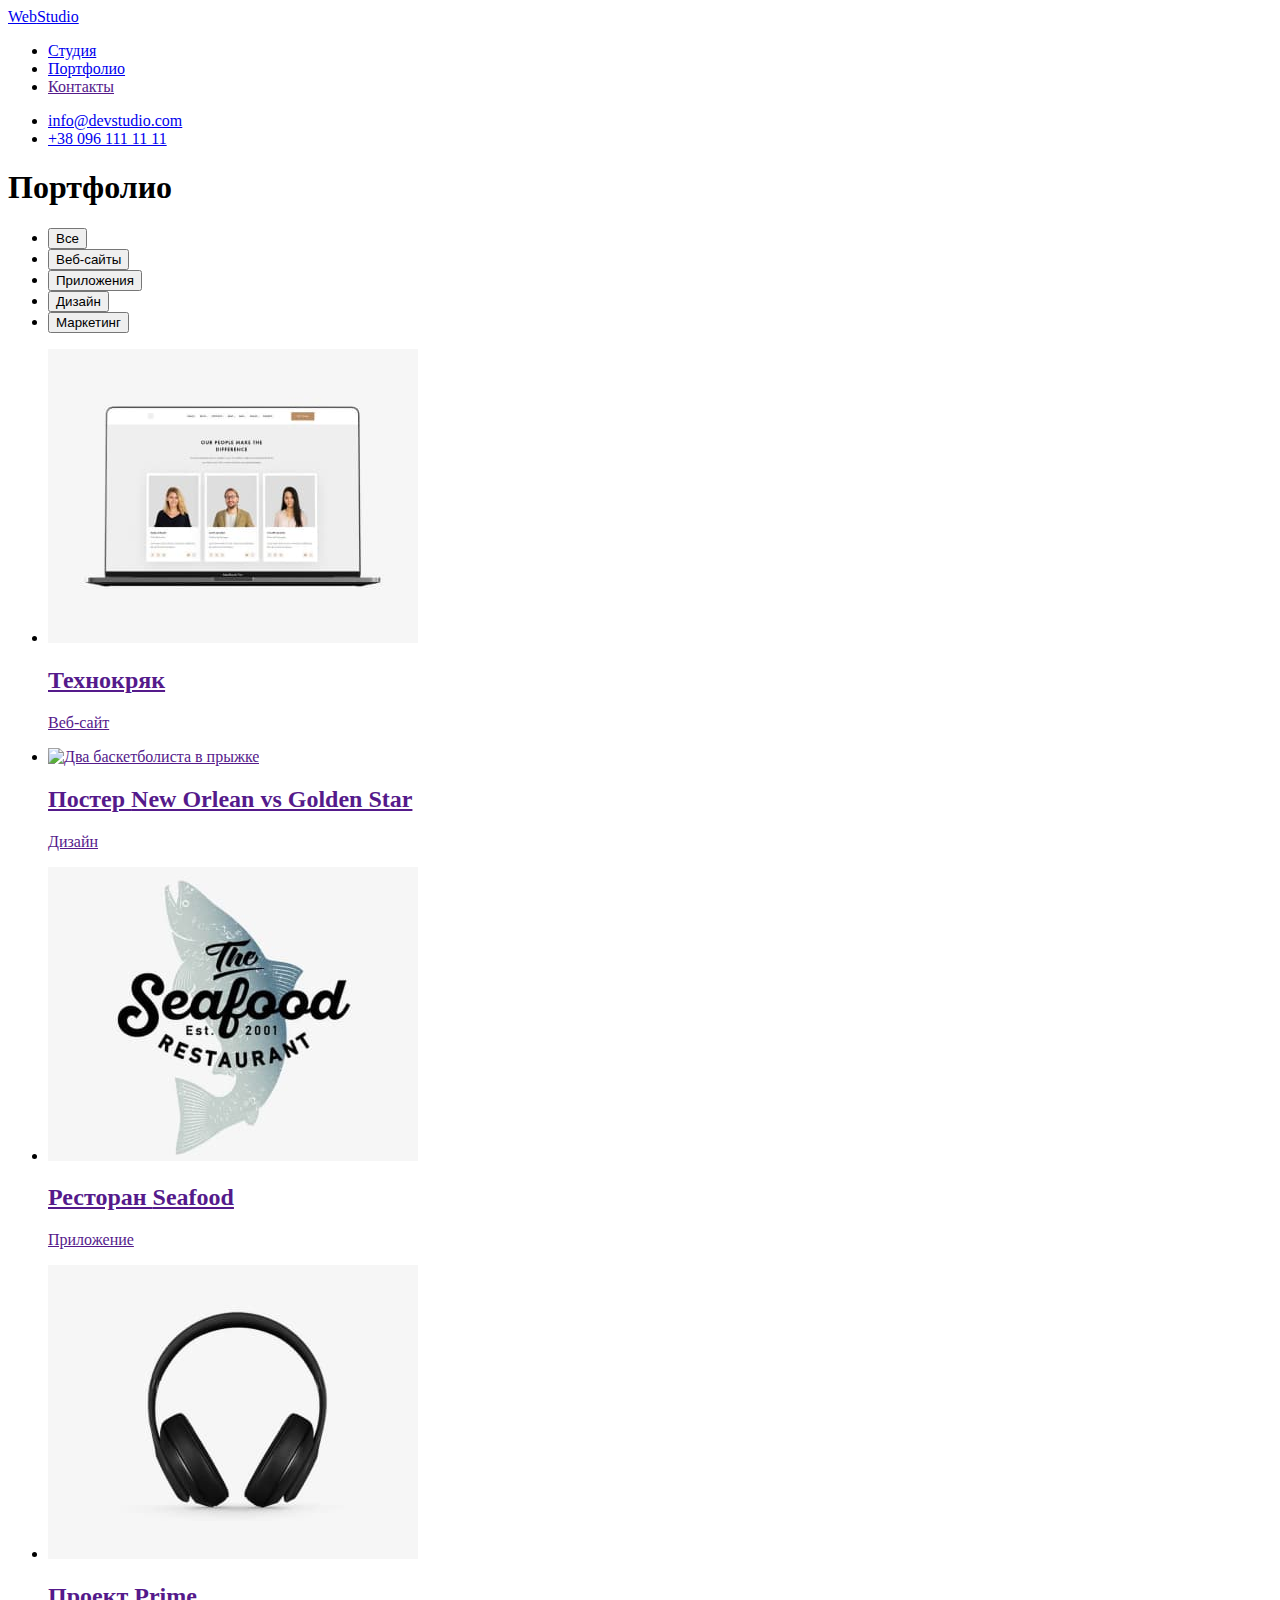
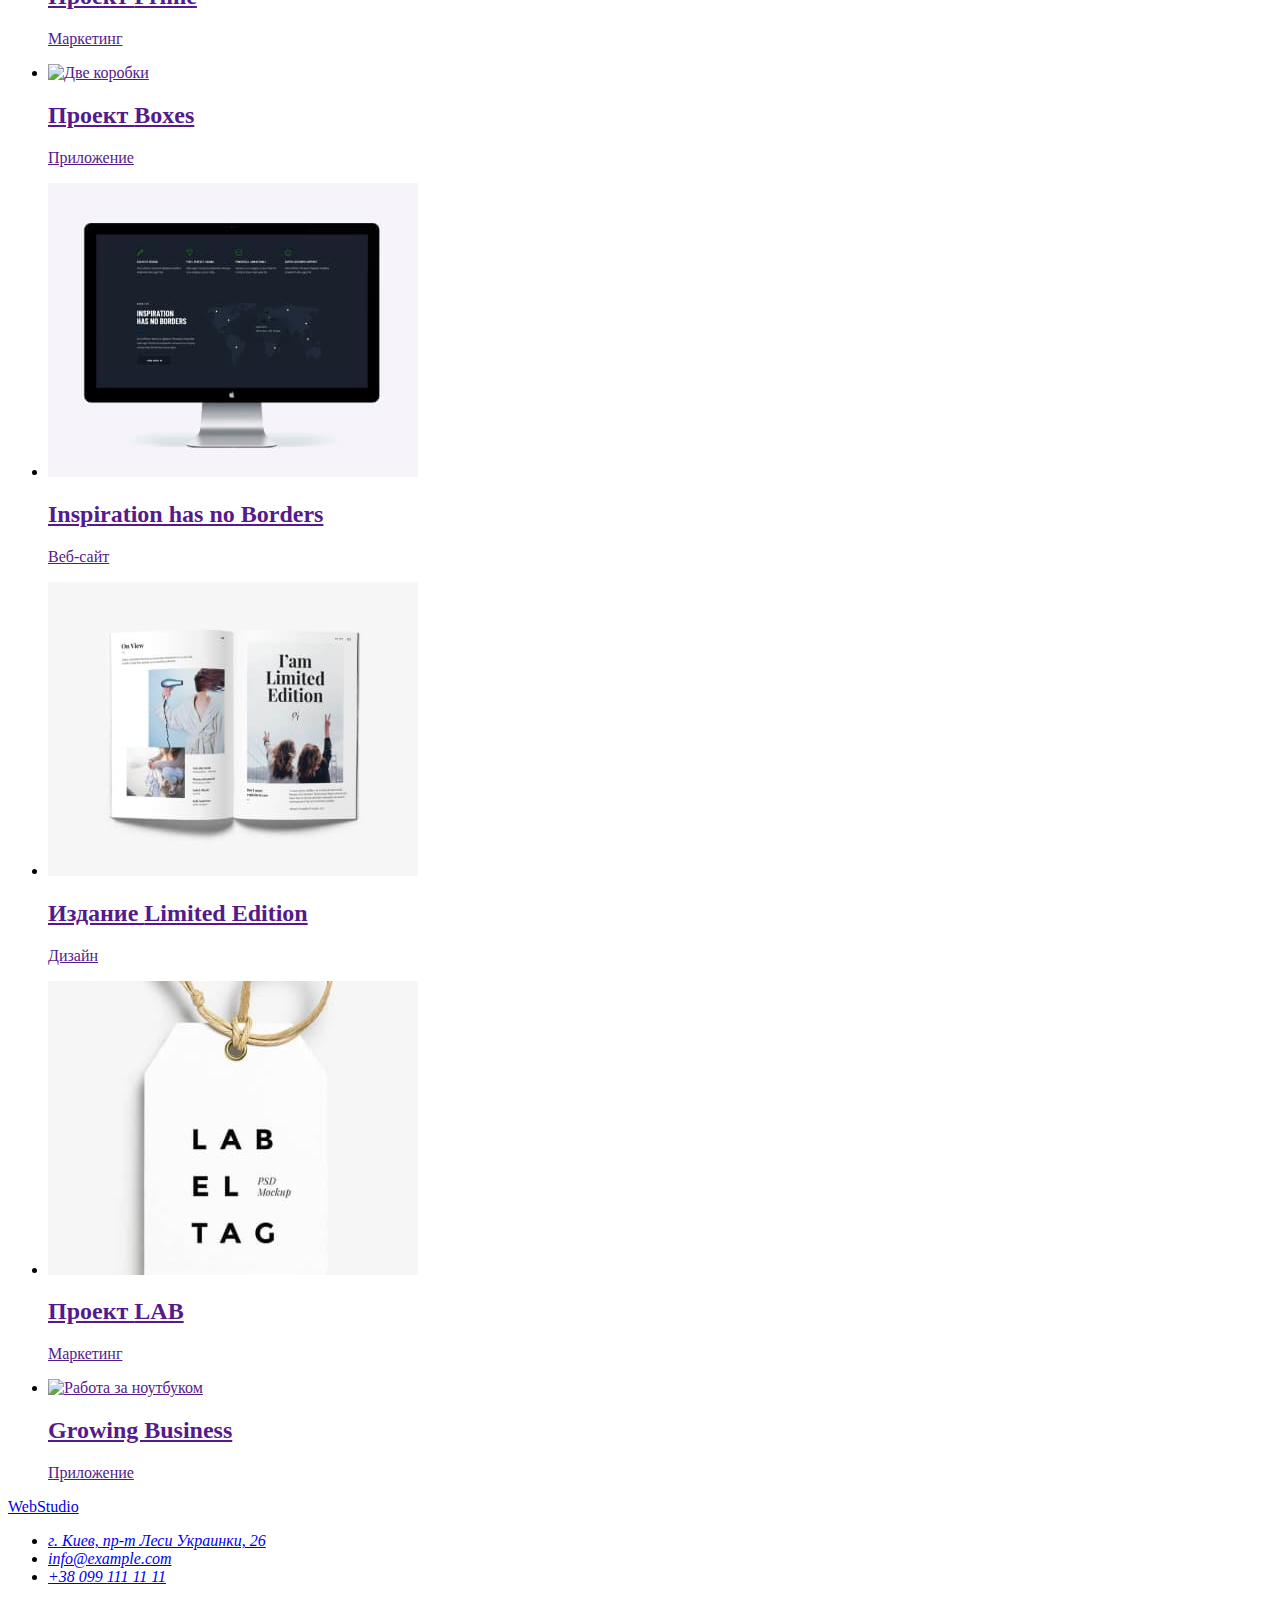
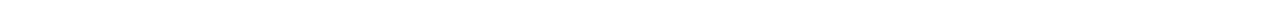
==== portfolio.html @ 90d4b9db "Create portfolio.html" ====
<!DOCTYPE html>
<html lang="ru">
  <head>
    <meta charset="UTF-8" />
    <meta http-equiv="X-UA-Compatible" content="IE=edge" />
    <meta name="viewport" content="width=device-width, initial-scale=1.0" />
    <title>WebStudio</title>
    <link rel="preconnect" href="https://fonts.gstatic.com" />
    <link
      href="https://fonts.googleapis.com/css2?family=Raleway:wght@700&family=Roboto:wght@400;500;700;900&display=swap"
      rel="stylesheet"
    />
    <link rel="stylesheet" href="./css/styles.css" />
  </head>
  <body>
    <!--Header-->
    <header class="header">
      <a class="logo link" href="./"> <span class="logo-part">Web</span>Studio</a>
      <nav class="navigation">
        <ul class="menu list">
          <li class="menu-item">
            <a class="menu-link link" href="./index.html">Студия</a>
          </li>
          <li class="menu-item">
            <a class="menu-link link current" href="./portfolio.html">Портфолио</a>
          </li>
          <li class="menu-item"><a class="menu-link link" href="">Контакты</a></li>
        </ul>
      </nav>
      <ul class="contacts list">
        <li class="contacts-item">
          <a class="contacts-link link" href="mailto:info@devstudio.com">info@devstudio.com</a>
        </li>
        <li class="contacts-item">
          <a class="contacts-link link" href="tel:+380961111111">+38 096 111 11 11</a>
        </li>
      </ul>
    </header>
    <!-- Main -->
    <main>
      <section class="portfolio">
        <h1 class="portfolio-title">Портфолио</h1>
        <ul class="portfolio-list list">
          <li class="portfolio-item">
            <button class="portfolio-button" type="button">Все</button>
          </li>
          <li class="portfolio-item">
            <button class="portfolio-button" type="button">Веб-сайты</button>
          </li>
          <li class="portfolio-item">
            <button class="portfolio-button" type="button">Приложения</button>
          </li>
          <li class="portfolio-item">
            <button class="portfolio-button" type="button">Дизайн</button>
          </li>
          <li class="portfolio-item">
            <button class="portfolio-button" type="button">Маркетинг</button>
          </li>
        </ul>
        <ul class="portfolio-jobs-list list">
          <li class="portfolio-jobs-item">
            <a class="portfolio-jobs-link link" href=""
              ><img
                src="./images/portfolio/technocryk.jpg"
                alt="Страница веб-сайта Технокряк"
                width="370"
                height="294"
              />
              <h2 class="portfolio-jobs-title">Технокряк</h2>
              <p class="portfolio-jobs-text">Веб-сайт</p>
            </a>
          </li>
          <li class="portfolio-jobs-item">
            <a class="portfolio-jobs-link link" href=""
              ><img
                src="./images/portfolio/basketboll.jpg"
                alt="Два баскетболиста в прыжке"
                width="370"
                height="294"
              />
              <h2 class="portfolio-jobs-title">
                Постер <span lang="en">New Orlean vs Golden Star</span>
              </h2>
              <p class="portfolio-jobs-text">Дизайн</p>
            </a>
          </li>
          <li class="portfolio-jobs-item">
            <a class="portfolio-jobs-link link" href=""
              ><img
                src="./images/portfolio/restaurant.jpg"
                alt="Логотип ресторана"
                width="370"
                height="294"
              />
              <h2 class="portfolio-jobs-title">Ресторан <span lang="en">Seafood</span></h2>
              <p class="portfolio-jobs-text">Приложение</p>
            </a>
          </li>
          <li class="portfolio-jobs-item">
            <a class="portfolio-jobs-link link" href=""
              ><img
                src="./images/portfolio/headphones.jpg"
                alt="Наушники"
                width="370"
                height="294"
              />
              <h2 class="portfolio-jobs-title">Проект <span lang="en">Prime</span></h2>
              <p class="portfolio-jobs-text">Маркетинг</p>
            </a>
          </li>
          <li class="portfolio-jobs-item">
            <a class="portfolio-jobs-link link" href=""
              ><img src="./images/portfolio/boxes.jpg" alt="Две коробки" width="370" height="294" />
              <h2 class="portfolio-jobs-title">Проект <span lang="en">Boxes</span></h2>
              <p class="portfolio-jobs-text">Приложение</p>
            </a>
          </li>
          <li class="portfolio-jobs-item">
            <a class="portfolio-jobs-link link" href=""
              ><img src="./images/portfolio/monitor.jpg" alt="Монитор" width="370" height="294" />
              <h2 class="portfolio-jobs-title" lang="en">Inspiration has no Borders</h2>
              <p class="portfolio-jobs-text">Веб-сайт</p>
            </a>
          </li>
          <li class="portfolio-jobs-item">
            <a class="portfolio-jobs-link link" href=""
              ><img
                src="./images/portfolio/edition.jpg"
                alt="Журнал в развороте"
                width="370"
                height="294"
              />
              <h2 class="portfolio-jobs-title">Издание <span lang="en">Limited Edition</span></h2>
              <p class="portfolio-jobs-text">Дизайн</p>
            </a>
          </li>
          <li class="portfolio-jobs-item">
            <a class="portfolio-jobs-link link" href=""
              ><img
                src="./images/portfolio/project.jpg"
                alt="Бирка проекта"
                width="370"
                height="294"
              />
              <h2 class="portfolio-jobs-title">Проект <span lang="en">LAB</span></h2>
              <p class="portfolio-jobs-text">Маркетинг</p>
            </a>
          </li>
          <li class="portfolio-jobs-item">
            <a class="portfolio-jobs-link link" href=""
              ><img
                src="./images/portfolio/attachment.jpg"
                alt="Работа за ноутбуком"
                width="370"
                height="294"
              />
              <h2 class="portfolio-jobs-title" lang="en">Growing Business</h2>
              <p class="portfolio-jobs-text">Приложение</p>
            </a>
          </li>
        </ul>
      </section>
    </main>
    <!--Footer-->
    <footer class="footer">
      <a class="logo-footer link" href="./"><span class="logo-part">Web</span>Studio</a>
      <address class="address">
        <ul class="address-list list">
          <li class="address-item">
            <a
              class="address-link link"
              href="https://goo.gl/maps/QvTUTjKMQHzoDzai6"
              target="_blank"
              rel="noopener noreferrer"
              >г. Киев, пр-т Леси Украинки, 26</a
            >
          </li>
          <li class="address-item">
            <a class="mail-link link" href="mailto:info@example.com">info@example.com</a>
          </li>
          <li class="address-item">
            <a class="mail-link link" href="tel:+380991111111">+38 099 111 11 11</a>
          </li>
        </ul>
      </address>
    </footer>
  </body>
</html>
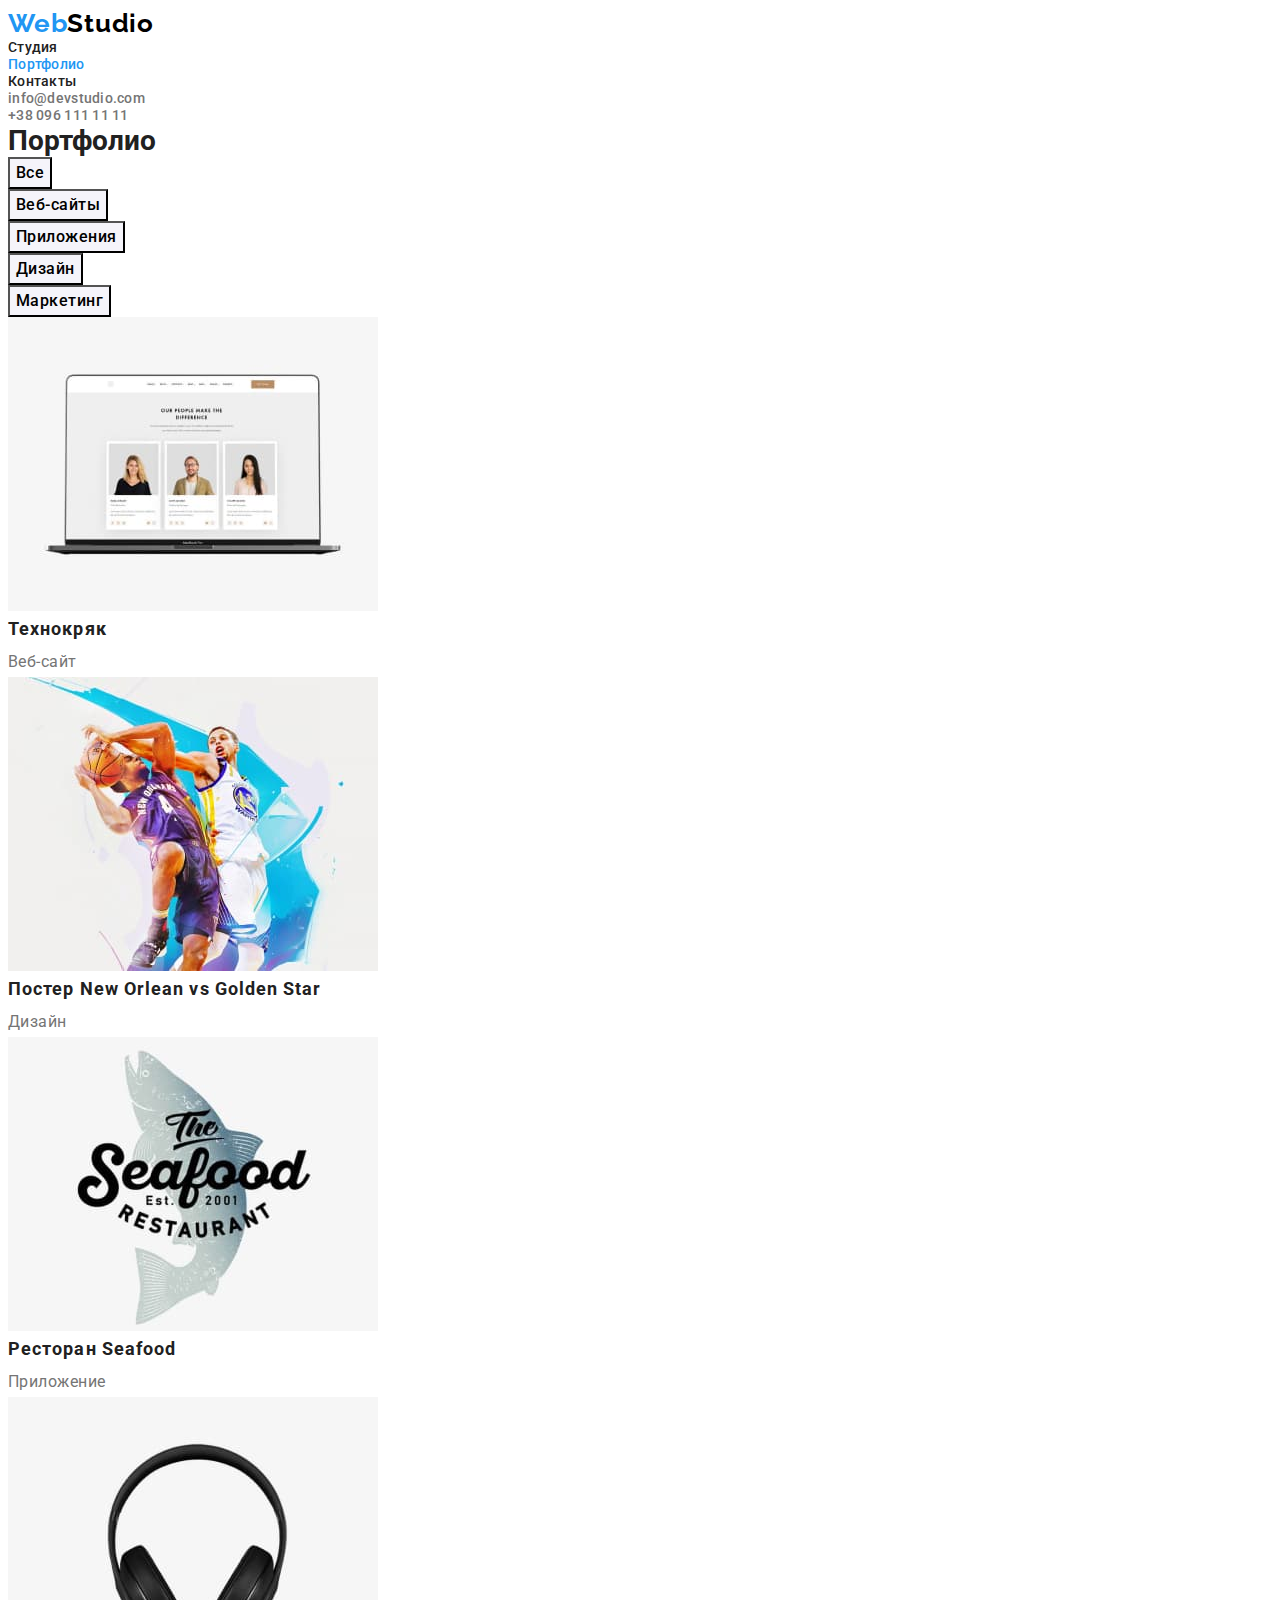
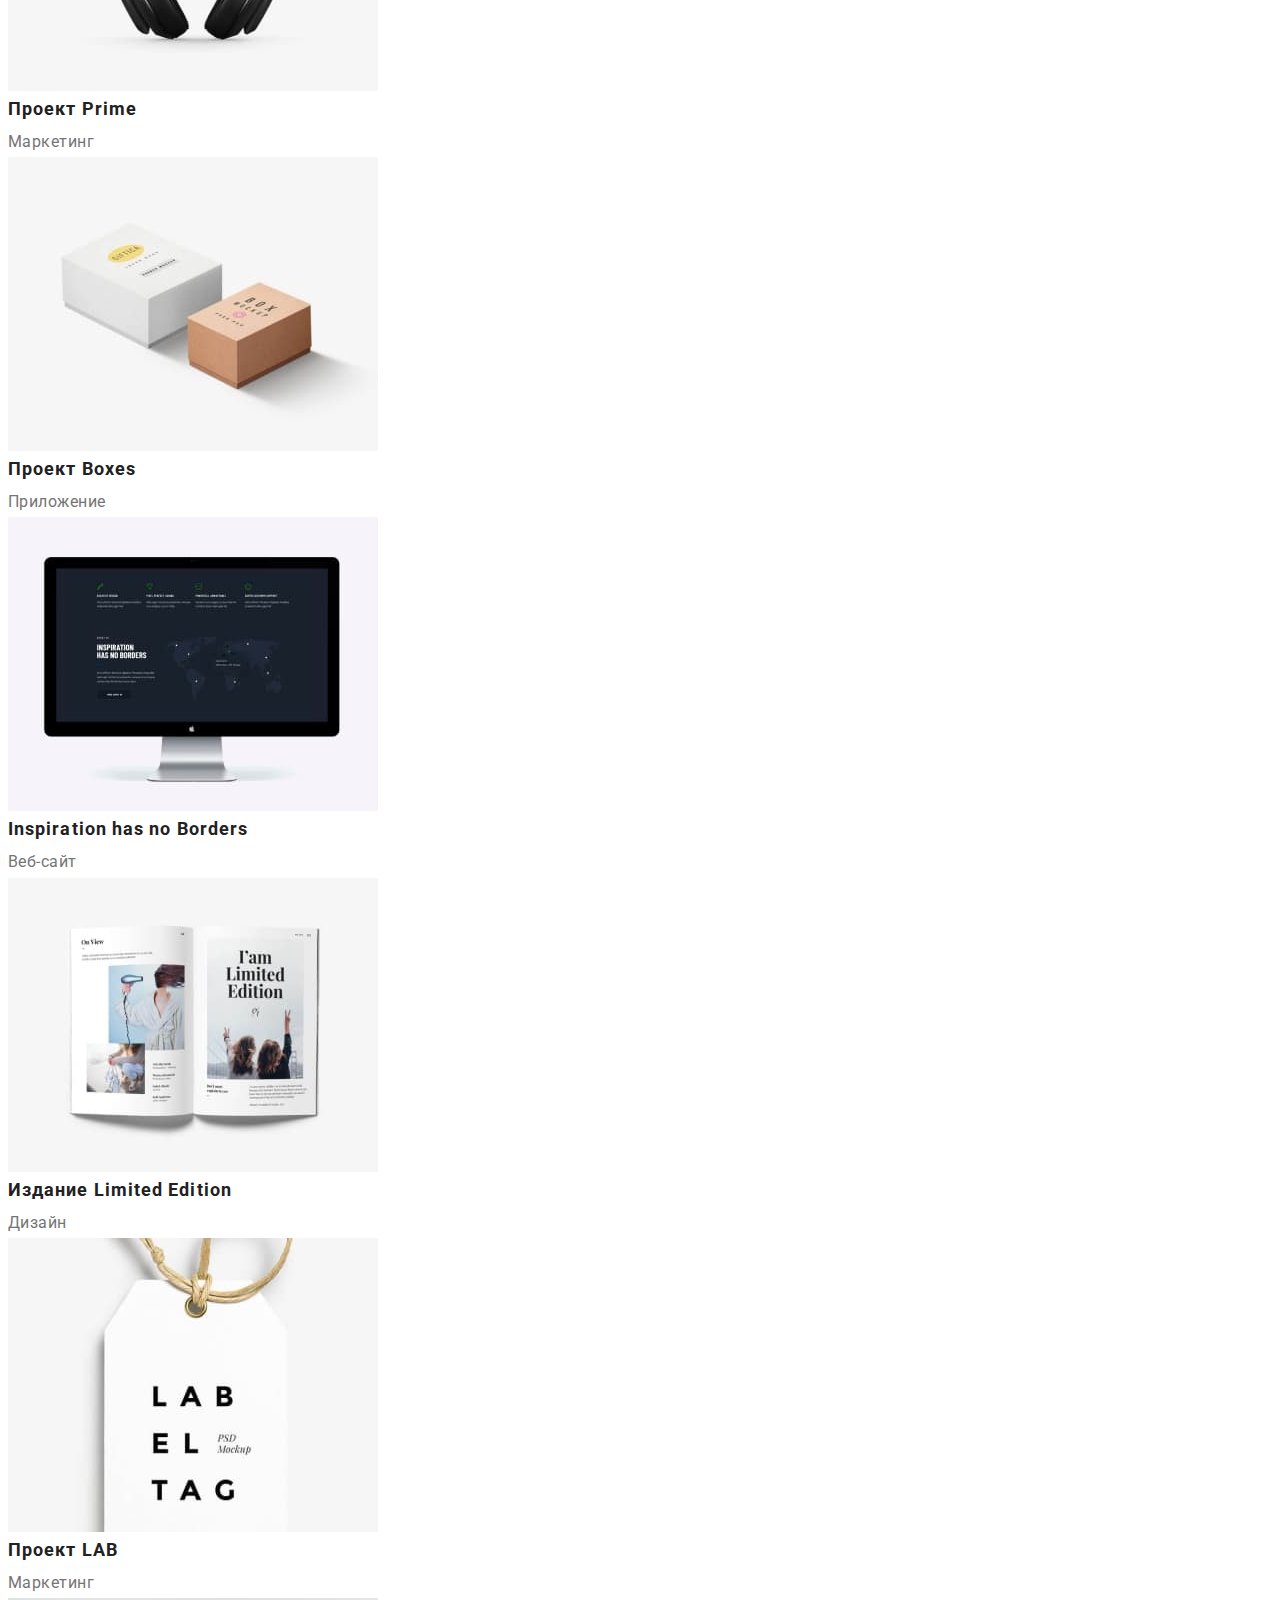
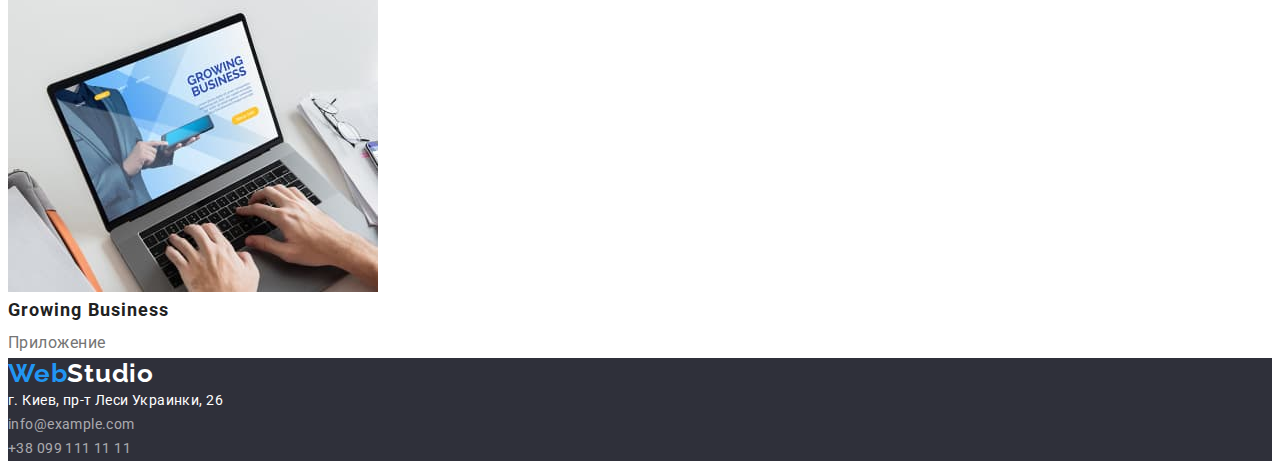
==== commit a93dd921: "Update portfolio.html" ====
--- a/portfolio.html
+++ b/portfolio.html
@@ -15,174 +15,185 @@
   <body>
     <!--Header-->
     <header class="header">
-      <a class="logo link" href="./"> <span class="logo-part">Web</span>Studio</a>
-      <nav class="navigation">
-        <ul class="menu list">
-          <li class="menu-item">
-            <a class="menu-link link" href="./index.html">Студия</a>
+      <div class="container header-container">
+        <a class="logo link" href="./"> <span class="logo-part">Web</span>Studio</a>
+        <nav class="navigation">
+          <ul class="menu list">
+            <li class="menu-item">
+              <a class="menu-link link" href="./index.html">Студия</a>
+            </li>
+            <li class="menu-item">
+              <a class="menu-link link current" href="./portfolio.html">Портфолио</a>
+            </li>
+            <li class="menu-item"><a class="menu-link link" href="">Контакты</a></li>
+          </ul>
+        </nav>
+        <ul class="contacts list">
+          <li class="contacts-item">
+            <a class="contacts-link link" href="mailto:info@devstudio.com">info@devstudio.com</a>
           </li>
-          <li class="menu-item">
-            <a class="menu-link link current" href="./portfolio.html">Портфолио</a>
+          <li class="contacts-item">
+            <a class="contacts-link link" href="tel:+380961111111">+38 096 111 11 11</a>
           </li>
-          <li class="menu-item"><a class="menu-link link" href="">Контакты</a></li>
         </ul>
-      </nav>
-      <ul class="contacts list">
-        <li class="contacts-item">
-          <a class="contacts-link link" href="mailto:info@devstudio.com">info@devstudio.com</a>
-        </li>
-        <li class="contacts-item">
-          <a class="contacts-link link" href="tel:+380961111111">+38 096 111 11 11</a>
-        </li>
-      </ul>
+      </div>
     </header>
     <!-- Main -->
     <main>
       <section class="portfolio">
-        <h1 class="portfolio-title">Портфолио</h1>
-        <ul class="portfolio-list list">
-          <li class="portfolio-item">
-            <button class="portfolio-button" type="button">Все</button>
-          </li>
-          <li class="portfolio-item">
-            <button class="portfolio-button" type="button">Веб-сайты</button>
-          </li>
-          <li class="portfolio-item">
-            <button class="portfolio-button" type="button">Приложения</button>
-          </li>
-          <li class="portfolio-item">
-            <button class="portfolio-button" type="button">Дизайн</button>
-          </li>
-          <li class="portfolio-item">
-            <button class="portfolio-button" type="button">Маркетинг</button>
-          </li>
-        </ul>
-        <ul class="portfolio-jobs-list list">
-          <li class="portfolio-jobs-item">
-            <a class="portfolio-jobs-link link" href=""
-              ><img
-                src="./images/portfolio/technocryk.jpg"
-                alt="Страница веб-сайта Технокряк"
-                width="370"
-                height="294"
-              />
-              <h2 class="portfolio-jobs-title">Технокряк</h2>
-              <p class="portfolio-jobs-text">Веб-сайт</p>
-            </a>
-          </li>
-          <li class="portfolio-jobs-item">
-            <a class="portfolio-jobs-link link" href=""
-              ><img
-                src="./images/portfolio/basketboll.jpg"
-                alt="Два баскетболиста в прыжке"
-                width="370"
-                height="294"
-              />
-              <h2 class="portfolio-jobs-title">
-                Постер <span lang="en">New Orlean vs Golden Star</span>
-              </h2>
-              <p class="portfolio-jobs-text">Дизайн</p>
-            </a>
-          </li>
-          <li class="portfolio-jobs-item">
-            <a class="portfolio-jobs-link link" href=""
-              ><img
-                src="./images/portfolio/restaurant.jpg"
-                alt="Логотип ресторана"
-                width="370"
-                height="294"
-              />
-              <h2 class="portfolio-jobs-title">Ресторан <span lang="en">Seafood</span></h2>
-              <p class="portfolio-jobs-text">Приложение</p>
-            </a>
-          </li>
-          <li class="portfolio-jobs-item">
-            <a class="portfolio-jobs-link link" href=""
-              ><img
-                src="./images/portfolio/headphones.jpg"
-                alt="Наушники"
-                width="370"
-                height="294"
-              />
-              <h2 class="portfolio-jobs-title">Проект <span lang="en">Prime</span></h2>
-              <p class="portfolio-jobs-text">Маркетинг</p>
-            </a>
-          </li>
-          <li class="portfolio-jobs-item">
-            <a class="portfolio-jobs-link link" href=""
-              ><img src="./images/portfolio/boxes.jpg" alt="Две коробки" width="370" height="294" />
-              <h2 class="portfolio-jobs-title">Проект <span lang="en">Boxes</span></h2>
-              <p class="portfolio-jobs-text">Приложение</p>
-            </a>
-          </li>
-          <li class="portfolio-jobs-item">
-            <a class="portfolio-jobs-link link" href=""
-              ><img src="./images/portfolio/monitor.jpg" alt="Монитор" width="370" height="294" />
-              <h2 class="portfolio-jobs-title" lang="en">Inspiration has no Borders</h2>
-              <p class="portfolio-jobs-text">Веб-сайт</p>
-            </a>
-          </li>
-          <li class="portfolio-jobs-item">
-            <a class="portfolio-jobs-link link" href=""
-              ><img
-                src="./images/portfolio/edition.jpg"
-                alt="Журнал в развороте"
-                width="370"
-                height="294"
-              />
-              <h2 class="portfolio-jobs-title">Издание <span lang="en">Limited Edition</span></h2>
-              <p class="portfolio-jobs-text">Дизайн</p>
-            </a>
-          </li>
-          <li class="portfolio-jobs-item">
-            <a class="portfolio-jobs-link link" href=""
-              ><img
-                src="./images/portfolio/project.jpg"
-                alt="Бирка проекта"
-                width="370"
-                height="294"
-              />
-              <h2 class="portfolio-jobs-title">Проект <span lang="en">LAB</span></h2>
-              <p class="portfolio-jobs-text">Маркетинг</p>
-            </a>
-          </li>
-          <li class="portfolio-jobs-item">
-            <a class="portfolio-jobs-link link" href=""
-              ><img
-                src="./images/portfolio/attachment.jpg"
-                alt="Работа за ноутбуком"
-                width="370"
-                height="294"
-              />
-              <h2 class="portfolio-jobs-title" lang="en">Growing Business</h2>
-              <p class="portfolio-jobs-text">Приложение</p>
-            </a>
-          </li>
-        </ul>
+        <div class="container">
+          <h1 class="portfolio-title">Портфолио</h1>
+          <ul class="portfolio-list list">
+            <li class="portfolio-item">
+              <button class="portfolio-button" type="button">Все</button>
+            </li>
+            <li class="portfolio-item">
+              <button class="portfolio-button" type="button">Веб-сайты</button>
+            </li>
+            <li class="portfolio-item">
+              <button class="portfolio-button" type="button">Приложения</button>
+            </li>
+            <li class="portfolio-item">
+              <button class="portfolio-button" type="button">Дизайн</button>
+            </li>
+            <li class="portfolio-item">
+              <button class="portfolio-button" type="button">Маркетинг</button>
+            </li>
+          </ul>
+          <ul class="portfolio-jobs-list list">
+            <li class="portfolio-jobs-item">
+              <a class="portfolio-jobs-link link" href=""
+                ><img
+                  src="./images/portfolio/technocryk.jpg"
+                  alt="Страница веб-сайта Технокряк"
+                  width="370"
+                  height="294"
+                />
+                <h2 class="portfolio-jobs-title">Технокряк</h2>
+                <p class="portfolio-jobs-text">Веб-сайт</p>
+              </a>
+            </li>
+            <li class="portfolio-jobs-item">
+              <a class="portfolio-jobs-link link" href=""
+                ><img
+                  src="./images/portfolio/basketboll.jpg"
+                  alt="Два баскетболиста в прыжке"
+                  width="370"
+                  height="294"
+                />
+                <h2 class="portfolio-jobs-title">
+                  Постер <span lang="en">New Orlean vs Golden Star</span>
+                </h2>
+                <p class="portfolio-jobs-text">Дизайн</p>
+              </a>
+            </li>
+            <li class="portfolio-jobs-item">
+              <a class="portfolio-jobs-link link" href=""
+                ><img
+                  src="./images/portfolio/restaurant.jpg"
+                  alt="Логотип ресторана"
+                  width="370"
+                  height="294"
+                />
+                <h2 class="portfolio-jobs-title">Ресторан <span lang="en">Seafood</span></h2>
+                <p class="portfolio-jobs-text">Приложение</p>
+              </a>
+            </li>
+            <li class="portfolio-jobs-item">
+              <a class="portfolio-jobs-link link" href=""
+                ><img
+                  src="./images/portfolio/headphones.jpg"
+                  alt="Наушники"
+                  width="370"
+                  height="294"
+                />
+                <h2 class="portfolio-jobs-title">Проект <span lang="en">Prime</span></h2>
+                <p class="portfolio-jobs-text">Маркетинг</p>
+              </a>
+            </li>
+            <li class="portfolio-jobs-item">
+              <a class="portfolio-jobs-link link" href=""
+                ><img
+                  src="./images/portfolio/boxes.jpg"
+                  alt="Две коробки"
+                  width="370"
+                  height="294"
+                />
+                <h2 class="portfolio-jobs-title">Проект <span lang="en">Boxes</span></h2>
+                <p class="portfolio-jobs-text">Приложение</p>
+              </a>
+            </li>
+            <li class="portfolio-jobs-item">
+              <a class="portfolio-jobs-link link" href=""
+                ><img src="./images/portfolio/monitor.jpg" alt="Монитор" width="370" height="294" />
+                <h2 class="portfolio-jobs-title" lang="en">Inspiration has no Borders</h2>
+                <p class="portfolio-jobs-text">Веб-сайт</p>
+              </a>
+            </li>
+            <li class="portfolio-jobs-item">
+              <a class="portfolio-jobs-link link" href=""
+                ><img
+                  src="./images/portfolio/edition.jpg"
+                  alt="Журнал в развороте"
+                  width="370"
+                  height="294"
+                />
+                <h2 class="portfolio-jobs-title">Издание <span lang="en">Limited Edition</span></h2>
+                <p class="portfolio-jobs-text">Дизайн</p>
+              </a>
+            </li>
+            <li class="portfolio-jobs-item">
+              <a class="portfolio-jobs-link link" href=""
+                ><img
+                  src="./images/portfolio/project.jpg"
+                  alt="Бирка проекта"
+                  width="370"
+                  height="294"
+                />
+                <h2 class="portfolio-jobs-title">Проект <span lang="en">LAB</span></h2>
+                <p class="portfolio-jobs-text">Маркетинг</p>
+              </a>
+            </li>
+            <li class="portfolio-jobs-item">
+              <a class="portfolio-jobs-link link" href=""
+                ><img
+                  src="./images/portfolio/attachment.jpg"
+                  alt="Работа за ноутбуком"
+                  width="370"
+                  height="294"
+                />
+                <h2 class="portfolio-jobs-title" lang="en">Growing Business</h2>
+                <p class="portfolio-jobs-text">Приложение</p>
+              </a>
+            </li>
+          </ul>
+        </div>
       </section>
     </main>
     <!--Footer-->
     <footer class="footer">
-      <a class="logo-footer link" href="./"><span class="logo-part">Web</span>Studio</a>
-      <address class="address">
-        <ul class="address-list list">
-          <li class="address-item">
-            <a
-              class="address-link link"
-              href="https://goo.gl/maps/QvTUTjKMQHzoDzai6"
-              target="_blank"
-              rel="noopener noreferrer"
-              >г. Киев, пр-т Леси Украинки, 26</a
-            >
-          </li>
-          <li class="address-item">
-            <a class="mail-link link" href="mailto:info@example.com">info@example.com</a>
-          </li>
-          <li class="address-item">
-            <a class="mail-link link" href="tel:+380991111111">+38 099 111 11 11</a>
-          </li>
-        </ul>
-      </address>
+      <div class="container">
+        <a class="logo-footer link" href="./"><span class="logo-part">Web</span>Studio</a>
+        <address class="address">
+          <ul class="address-list list">
+            <li class="address-item">
+              <a
+                class="address-link link"
+                href="https://goo.gl/maps/QvTUTjKMQHzoDzai6"
+                target="_blank"
+                rel="noopener noreferrer"
+                >г. Киев, пр-т Леси Украинки, 26</a
+              >
+            </li>
+            <li class="address-item">
+              <a class="mail-link link" href="mailto:info@example.com">info@example.com</a>
+            </li>
+            <li class="address-item">
+              <a class="mail-link link" href="tel:+380991111111">+38 099 111 11 11</a>
+            </li>
+          </ul>
+        </address>
+      </div>
     </footer>
   </body>
 </html>
--- a/css/styles.css
+++ b/css/styles.css
@@ -0,0 +1,229 @@
+:root {
+  --main-font: 'Roboto', sans-serif;
+  --secondary-font: 'Raleway', sans-serif;
+  --accent-color: #2196f3;
+  --font-color: #212121;
+  --secondary-color: #ffffff;
+  --logo-header-color: #000000;
+  --logo-part-color: #2196f3;
+  --text-color: #757575;
+  --hero-footer-backgroud-color: #2f303a;
+  --button-background-color: #188ce8;
+  --portfolio-button-color: #f5f4fa;
+  --mail-link-color: rgba(255, 255, 255, 0.6);
+}
+
+h1,
+h2,
+h3,
+h4,
+h5,
+h6,
+p {
+  margin-top: 0;
+  margin-bottom: 0;
+}
+
+ul,
+ol {
+  margin-top: 0;
+  margin-bottom: 0;
+  padding-left: 0;
+}
+
+img {
+  display: block;
+}
+
+.list {
+  list-style: none;
+}
+
+.link {
+  text-decoration: none;
+}
+
+body {
+  font-family: var(--main-font);
+  color: var(--font-color);
+  font-weight: 400;
+  font-size: 14px;
+}
+
+/*========= HEADER ========*/
+.logo {
+  font-family: var(--secondary-font);
+  font-weight: 700;
+  font-size: 26px;
+  line-height: 1.19;
+  letter-spacing: 0.03em;
+  color: var(--logo-header-color);
+}
+.logo-part {
+  color: var(--logo-part-color);
+}
+.menu-link,
+.contacts-link {
+  font-weight: 500;
+  line-height: 1.14;
+  letter-spacing: 0.02em;
+}
+.menu-link {
+  color: inherit;
+}
+.menu-link:hover,
+.menu-link:focus {
+  color: var(--accent-color);
+}
+.menu-link.current {
+  color: var(--accent-color);
+}
+.contacts-link {
+  color: var(--text-color);
+}
+.contacts-link:hover,
+.contacts-link:focus {
+  color: var(--accent-color);
+}
+
+/*========= END HEADER ========*/
+
+/*========= HERO ========*/
+.hero {
+  background-color: var(--hero-footer-backgroud-color);
+}
+.hero-title {
+  font-weight: 900;
+  font-size: 44px;
+  line-height: 1.36;
+  text-align: center;
+  letter-spacing: 0.06em;
+  text-transform: uppercase;
+  color: var(--secondary-color);
+}
+.modal-button {
+  font-weight: 700;
+  font-size: 16px;
+  line-height: 1.88;
+  letter-spacing: 0.06em;
+  color: var(--secondary-color);
+  background-color: var(--accent-color);
+  cursor: pointer;
+}
+.modal-button:hover,
+.modal-button:focus {
+  background-color: var(--button-background-color);
+}
+button {
+  font-family: inherit;
+}
+/*========= END HERO ========*/
+
+/*========= ADVANTAGES ========*/
+.advantages-title {
+  font-weight: 700;
+  line-height: 1.14;
+  letter-spacing: 0.03em;
+  text-transform: uppercase;
+}
+.advantages-text {
+  line-height: 1.71;
+  letter-spacing: 0.03em;
+  color: var(--text-color);
+}
+/*========= END ADVANTAGES ========*/
+
+/*========= GALLERY ========*/
+.gallery-title,
+.team-title-section {
+  font-weight: 700;
+  font-size: 36px;
+  line-height: 1.17;
+  text-align: center;
+  letter-spacing: 0.03em;
+}
+/*========= END GALLERY ========*/
+
+/*========= TEAM ========*/
+.team-title,
+.team-text {
+  font-size: 16px;
+  line-height: 1.19;
+  text-align: center;
+  letter-spacing: 0.03em;
+}
+.team-title {
+  font-weight: 500;
+}
+.team-text {
+  color: var(--text-color);
+}
+/*========= END TEAM ========*/
+
+/*========= PORTFOLIO ========*/
+.portfolio-button {
+  font-weight: 500;
+  font-size: 16px;
+  line-height: 1.63;
+  text-align: center;
+  letter-spacing: 0.03em;
+  background-color: var(--portfolio-button-color);
+  cursor: pointer;
+}
+.portfolio-button:hover,
+.portfolio-button:focus {
+  color: var(--secondary-color);
+  background-color: var(--accent-color);
+}
+.portfolio-jobs-title {
+  font-weight: 700;
+  font-size: 18px;
+  line-height: 2;
+  letter-spacing: 0.06em;
+  color: var(--font-color);
+}
+.portfolio-jobs-text {
+  font-size: 16px;
+  line-height: 1.88;
+  letter-spacing: 0.03em;
+  color: var(--text-color);
+}
+/*========= END PORTFOLIO ========*/
+
+/*========= FOOTER ========*/
+.footer {
+  background-color: var(--hero-footer-backgroud-color);
+}
+.logo-footer {
+  font-family: var(--secondary-font);
+  font-weight: 700;
+  font-size: 26px;
+  line-height: 1.19;
+  letter-spacing: 0.03em;
+  color: var(--secondary-color);
+}
+
+.address {
+  font-style: normal;
+  font-size: inherit;
+}
+.address-link,
+.mail-link {
+  line-height: 1.71;
+  letter-spacing: 0.03em;
+}
+.address-link {
+  color: var(--secondary-color);
+}
+.address-link:hover,
+.address-link:focus {
+  color: var(--accent-color);
+}
+.mail-link {
+  color: var(--mail-link-color);
+}
+.mail-link:hover,
+.mail-link:focus {
+  color: var(--accent-color);
+}
+/*========= END FOOTER ========*/
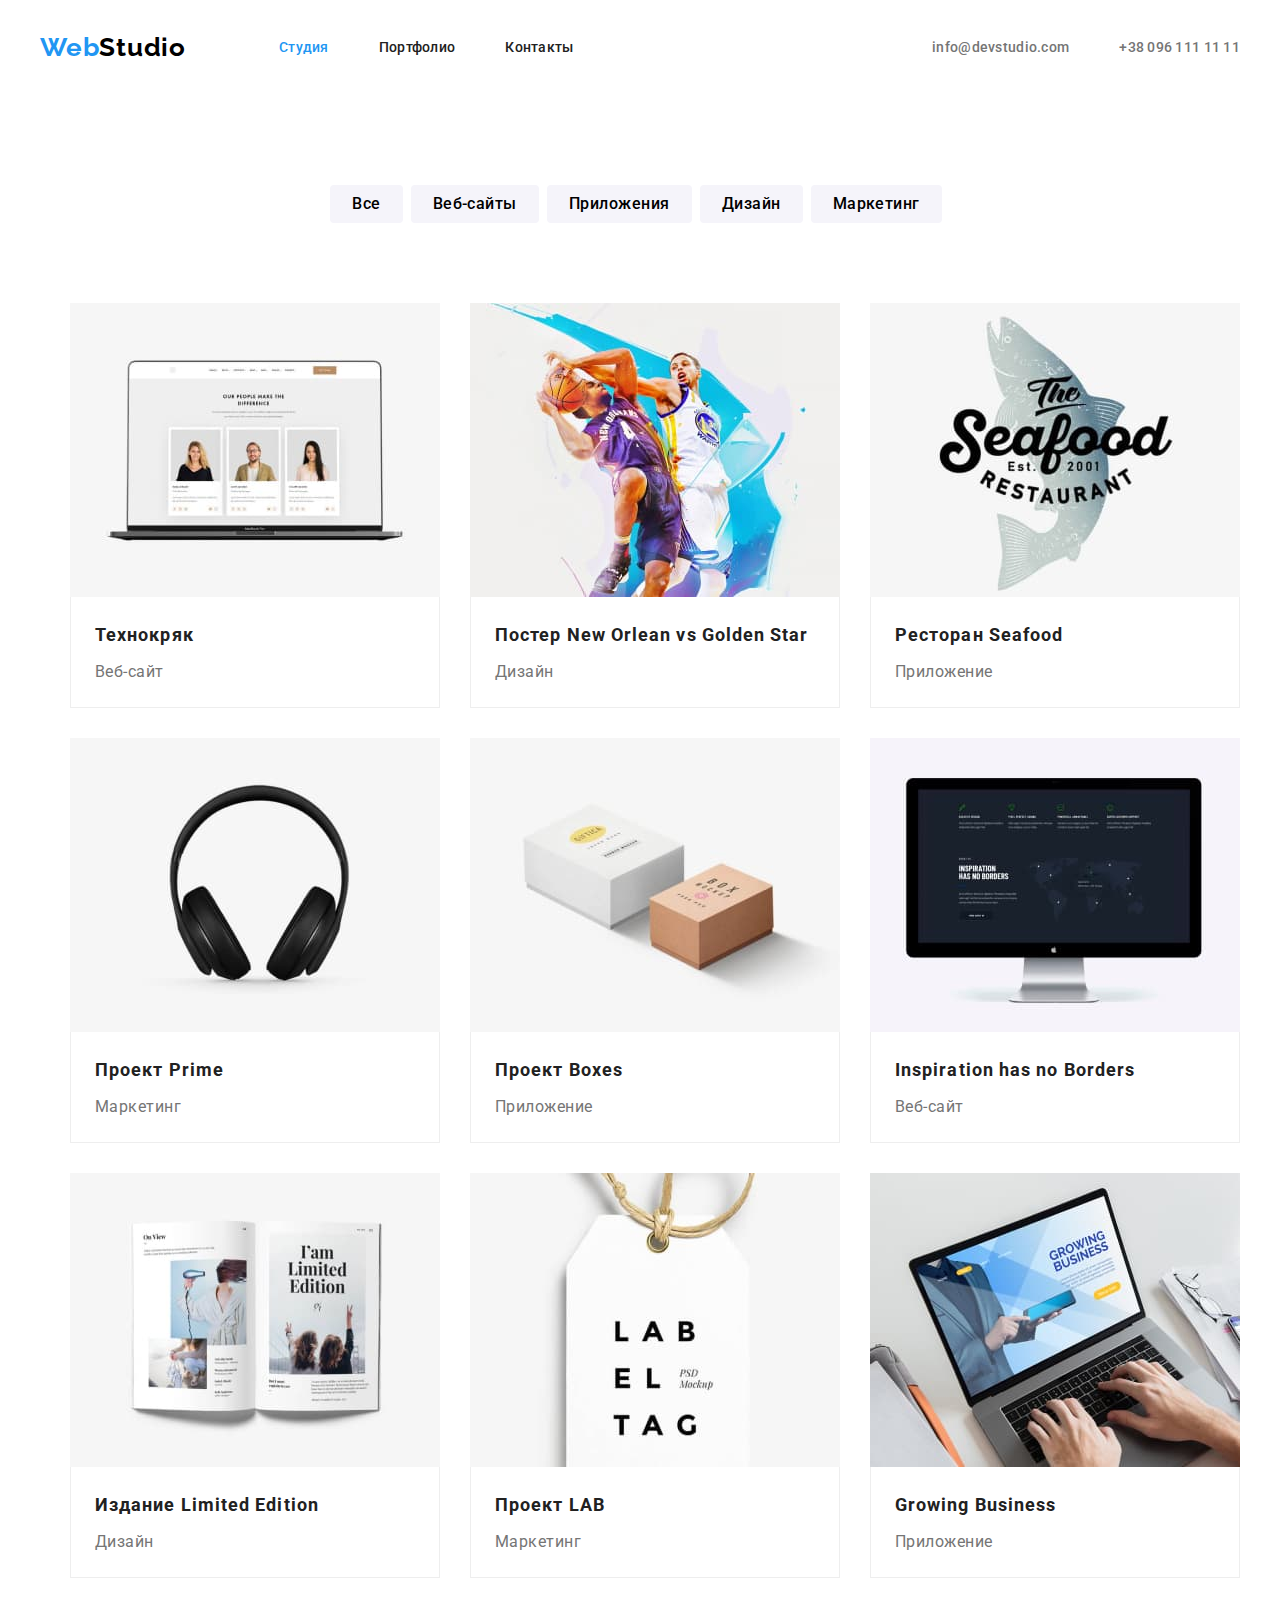
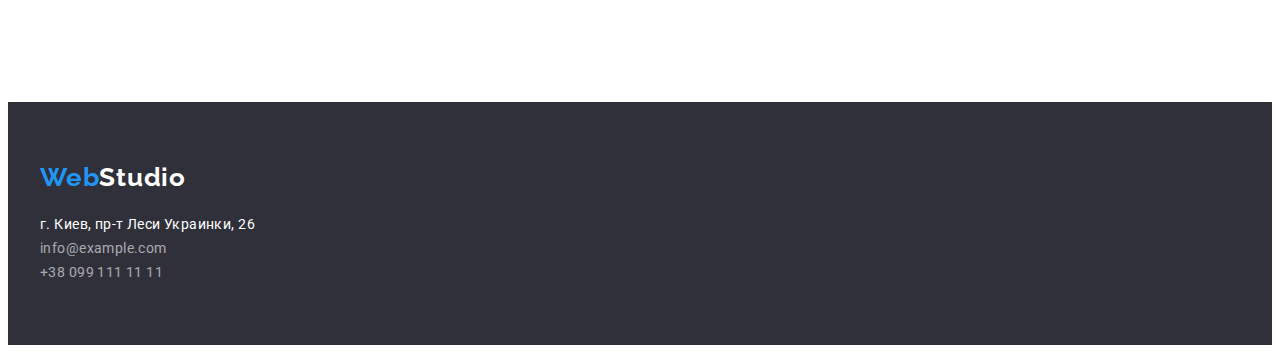
==== commit 4effb816: "Update styles.css" ====
--- a/portfolio.html
+++ b/portfolio.html
@@ -20,10 +20,10 @@
         <nav class="navigation">
           <ul class="menu list">
             <li class="menu-item">
-              <a class="menu-link link" href="./index.html">Студия</a>
+              <a class="menu-link link current" href="./index.html">Студия</a>
             </li>
             <li class="menu-item">
-              <a class="menu-link link current" href="./portfolio.html">Портфолио</a>
+              <a class="menu-link link" href="./portfolio.html">Портфолио</a>
             </li>
             <li class="menu-item"><a class="menu-link link" href="">Контакты</a></li>
           </ul>
@@ -40,7 +40,7 @@
     </header>
     <!-- Main -->
     <main>
-      <section class="portfolio">
+      <section class="portfolio section-portfolio">
         <div class="container">
           <h1 class="portfolio-title">Портфолио</h1>
           <ul class="portfolio-list list">
@@ -69,8 +69,10 @@
                   width="370"
                   height="294"
                 />
-                <h2 class="portfolio-jobs-title">Технокряк</h2>
-                <p class="portfolio-jobs-text">Веб-сайт</p>
+                <div class="portfolio-jobs-content">
+                  <h2 class="portfolio-jobs-title">Технокряк</h2>
+                  <p class="portfolio-jobs-text">Веб-сайт</p>
+                </div>
               </a>
             </li>
             <li class="portfolio-jobs-item">
@@ -81,10 +83,12 @@
                   width="370"
                   height="294"
                 />
-                <h2 class="portfolio-jobs-title">
-                  Постер <span lang="en">New Orlean vs Golden Star</span>
-                </h2>
-                <p class="portfolio-jobs-text">Дизайн</p>
+                <div class="portfolio-jobs-content">
+                  <h2 class="portfolio-jobs-title">
+                    Постер <span lang="en">New Orlean vs Golden Star</span>
+                  </h2>
+                  <p class="portfolio-jobs-text">Дизайн</p>
+                </div>
               </a>
             </li>
             <li class="portfolio-jobs-item">
@@ -95,8 +99,10 @@
                   width="370"
                   height="294"
                 />
-                <h2 class="portfolio-jobs-title">Ресторан <span lang="en">Seafood</span></h2>
-                <p class="portfolio-jobs-text">Приложение</p>
+                <div class="portfolio-jobs-content">
+                  <h2 class="portfolio-jobs-title">Ресторан <span lang="en">Seafood</span></h2>
+                  <p class="portfolio-jobs-text">Приложение</p>
+                </div>
               </a>
             </li>
             <li class="portfolio-jobs-item">
@@ -107,8 +113,10 @@
                   width="370"
                   height="294"
                 />
-                <h2 class="portfolio-jobs-title">Проект <span lang="en">Prime</span></h2>
-                <p class="portfolio-jobs-text">Маркетинг</p>
+                <div class="portfolio-jobs-content">
+                  <h2 class="portfolio-jobs-title">Проект <span lang="en">Prime</span></h2>
+                  <p class="portfolio-jobs-text">Маркетинг</p>
+                </div>
               </a>
             </li>
             <li class="portfolio-jobs-item">
@@ -119,15 +127,19 @@
                   width="370"
                   height="294"
                 />
-                <h2 class="portfolio-jobs-title">Проект <span lang="en">Boxes</span></h2>
-                <p class="portfolio-jobs-text">Приложение</p>
+                <div class="portfolio-jobs-content">
+                  <h2 class="portfolio-jobs-title">Проект <span lang="en">Boxes</span></h2>
+                  <p class="portfolio-jobs-text">Приложение</p>
+                </div>
               </a>
             </li>
             <li class="portfolio-jobs-item">
               <a class="portfolio-jobs-link link" href=""
                 ><img src="./images/portfolio/monitor.jpg" alt="Монитор" width="370" height="294" />
-                <h2 class="portfolio-jobs-title" lang="en">Inspiration has no Borders</h2>
-                <p class="portfolio-jobs-text">Веб-сайт</p>
+                <div class="portfolio-jobs-content">
+                  <h2 class="portfolio-jobs-title" lang="en">Inspiration has no Borders</h2>
+                  <p class="portfolio-jobs-text">Веб-сайт</p>
+                </div>
               </a>
             </li>
             <li class="portfolio-jobs-item">
@@ -138,8 +150,12 @@
                   width="370"
                   height="294"
                 />
-                <h2 class="portfolio-jobs-title">Издание <span lang="en">Limited Edition</span></h2>
-                <p class="portfolio-jobs-text">Дизайн</p>
+                <div class="portfolio-jobs-content">
+                  <h2 class="portfolio-jobs-title">
+                    Издание <span lang="en">Limited Edition</span>
+                  </h2>
+                  <p class="portfolio-jobs-text">Дизайн</p>
+                </div>
               </a>
             </li>
             <li class="portfolio-jobs-item">
@@ -150,8 +166,10 @@
                   width="370"
                   height="294"
                 />
-                <h2 class="portfolio-jobs-title">Проект <span lang="en">LAB</span></h2>
-                <p class="portfolio-jobs-text">Маркетинг</p>
+                <div class="portfolio-jobs-content">
+                  <h2 class="portfolio-jobs-title">Проект <span lang="en">LAB</span></h2>
+                  <p class="portfolio-jobs-text">Маркетинг</p>
+                </div>
               </a>
             </li>
             <li class="portfolio-jobs-item">
@@ -162,8 +180,10 @@
                   width="370"
                   height="294"
                 />
-                <h2 class="portfolio-jobs-title" lang="en">Growing Business</h2>
-                <p class="portfolio-jobs-text">Приложение</p>
+                <div class="portfolio-jobs-content">
+                  <h2 class="portfolio-jobs-title" lang="en">Growing Business</h2>
+                  <p class="portfolio-jobs-text">Приложение</p>
+                </div>
               </a>
             </li>
           </ul>
--- a/css/styles.css
+++ b/css/styles.css
@@ -50,7 +50,46 @@
   font-size: 14px;
 }
 
+.container {
+  width: 1200px;
+  padding-left: 15px;
+  padding-right: 15px;
+  margin: 0 auto;
+}
+.section {
+  padding-top: 94px;
+  padding-bottom: 94px;
+}
+
 /*========= HEADER ========*/
+.header {
+  padding-top: 24px;
+  padding-bottom: 25px;
+}
+.header-container {
+  display: flex;
+  align-items: center;
+}
+.navigation {
+  display: flex;
+  align-items: center;
+}
+.menu {
+  display: flex;
+  align-items: center;
+}
+.menu-item:not(:last-child) {
+  margin-right: 50px;
+}
+.contacts {
+  display: flex;
+  align-items: center;
+  margin-left: auto;
+}
+.contacts-item:not(:last-child) {
+  margin-right: 50px;
+}
+
 .logo {
   font-family: var(--secondary-font);
   font-weight: 700;
@@ -58,6 +97,9 @@
   line-height: 1.19;
   letter-spacing: 0.03em;
   color: var(--logo-header-color);
+  display: flex;
+  align-items: center;
+  margin-right: 93px;
 }
 .logo-part {
   color: var(--logo-part-color);
@@ -67,6 +109,8 @@
   font-weight: 500;
   line-height: 1.14;
   letter-spacing: 0.02em;
+  padding-top: 32px;
+  padding-bottom: 32px;
 }
 .menu-link {
   color: inherit;
@@ -91,17 +135,22 @@
 /*========= HERO ========*/
 .hero {
   background-color: var(--hero-footer-backgroud-color);
+  padding: 200px 0;
+  text-align: center;
 }
 .hero-title {
   font-weight: 900;
   font-size: 44px;
   line-height: 1.36;
-  text-align: center;
   letter-spacing: 0.06em;
   text-transform: uppercase;
   color: var(--secondary-color);
+  padding-bottom: 30px;
 }
 .modal-button {
+  border-radius: 4px;
+  border: none;
+  padding: 10px 32px;
   font-weight: 700;
   font-size: 16px;
   line-height: 1.88;
@@ -120,55 +169,120 @@
 /*========= END HERO ========*/
 
 /*========= ADVANTAGES ========*/
+.advantages-title-container {
+  visibility: hidden;
+}
 .advantages-title {
   font-weight: 700;
   line-height: 1.14;
   letter-spacing: 0.03em;
   text-transform: uppercase;
+  margin-bottom: 10px;
 }
 .advantages-text {
   line-height: 1.71;
   letter-spacing: 0.03em;
   color: var(--text-color);
 }
+.advantages-list {
+  display: flex;
+  flex-wrap: wrap;
+  margin-left: -30px;
+  margin-top: -30px;
+}
+.advantages-item {
+  flex-basis: calc((100% - 120px) / 4);
+  margin-left: 30px;
+  margin-top: 30px;
+}
+.advantages {
+  padding-bottom: 0;
+}
 /*========= END ADVANTAGES ========*/
 
 /*========= GALLERY ========*/
 .gallery-title,
-.team-title-section {
+.team-title {
   font-weight: 700;
   font-size: 36px;
   line-height: 1.17;
   text-align: center;
   letter-spacing: 0.03em;
+  margin-bottom: 50px;
+}
+.gallery-list {
+  display: flex;
+  flex-wrap: wrap;
+  margin-left: -30px;
+  margin-top: -30px;
+}
+.gallery-item {
+  flex-basis: calc((100% - 90px) / 3);
+  margin-left: 30px;
+  margin-top: 30px;
 }
 /*========= END GALLERY ========*/
 
 /*========= TEAM ========*/
-.team-title,
+.team {
+  background-color: var(--portfolio-button-color);
+}
+.team-title-item,
 .team-text {
   font-size: 16px;
   line-height: 1.19;
   text-align: center;
   letter-spacing: 0.03em;
 }
-.team-title {
+.team-title-item {
   font-weight: 500;
+  margin-bottom: 10px;
 }
 .team-text {
   color: var(--text-color);
 }
+.team-list {
+  display: flex;
+  flex-wrap: wrap;
+  margin-left: -30px;
+  margin-top: -30px;
+}
+.team-item {
+  flex-basis: calc((100% - 120px) / 4);
+  margin-left: 30px;
+  margin-top: 30px;
+}
+.team-item-content {
+  display: block;
+  padding: 30px 0;
+  box-shadow: 0px 1px 3px rgba(0, 0, 0, 0.12), 0px 1px 1px rgba(0, 0, 0, 0.14),
+    0px 2px 1px rgba(0, 0, 0, 0.2);
+  border-radius: 0px 0px 4px 4px;
+}
 /*========= END TEAM ========*/
 
 /*========= PORTFOLIO ========*/
+.section-portfolio {
+  padding-top: 64px;
+  padding-bottom: 124px;
+}
+.portfolio-title {
+  visibility: hidden;
+}
 .portfolio-button {
+  display: inline-block;
   font-weight: 500;
   font-size: 16px;
   line-height: 1.63;
+  border-radius: 4px;
+  border: none;
   text-align: center;
   letter-spacing: 0.03em;
   background-color: var(--portfolio-button-color);
   cursor: pointer;
+  padding: 6px 22px;
+  margin-right: 8px;
+  margin-bottom: 50px;
 }
 .portfolio-button:hover,
 .portfolio-button:focus {
@@ -181,6 +295,7 @@
   line-height: 2;
   letter-spacing: 0.06em;
   color: var(--font-color);
+  margin-bottom: 4px;
 }
 .portfolio-jobs-text {
   font-size: 16px;
@@ -188,11 +303,36 @@
   letter-spacing: 0.03em;
   color: var(--text-color);
 }
+.portfolio-list {
+  display: flex;
+  justify-content: center;
+}
+.portfolio-jobs-list {
+  display: flex;
+  flex-wrap: wrap;
+  margin-left: -30px;
+  margin-top: -30px;
+  padding: 0;
+  margin: 0;
+}
+.portfolio-jobs-item {
+  flex-basis: calc((100% - 90px) / 3);
+  margin-left: 30px;
+  margin-top: 30px;
+}
+.portfolio-jobs-content {
+  display: block;
+  padding: 20px 24px;
+  border-right: 1px solid #eeeeee;
+  border-bottom: 1px solid #eeeeee;
+  border-left: 1px solid #eeeeee;
+}
 /*========= END PORTFOLIO ========*/
 
 /*========= FOOTER ========*/
 .footer {
   background-color: var(--hero-footer-backgroud-color);
+  padding: 60px 0;
 }
 .logo-footer {
   font-family: var(--secondary-font);
@@ -206,11 +346,13 @@
 .address {
   font-style: normal;
   font-size: inherit;
+  padding-top: 20px;
 }
 .address-link,
 .mail-link {
   line-height: 1.71;
   letter-spacing: 0.03em;
+  padding-bottom: 9px;
 }
 .address-link {
   color: var(--secondary-color);
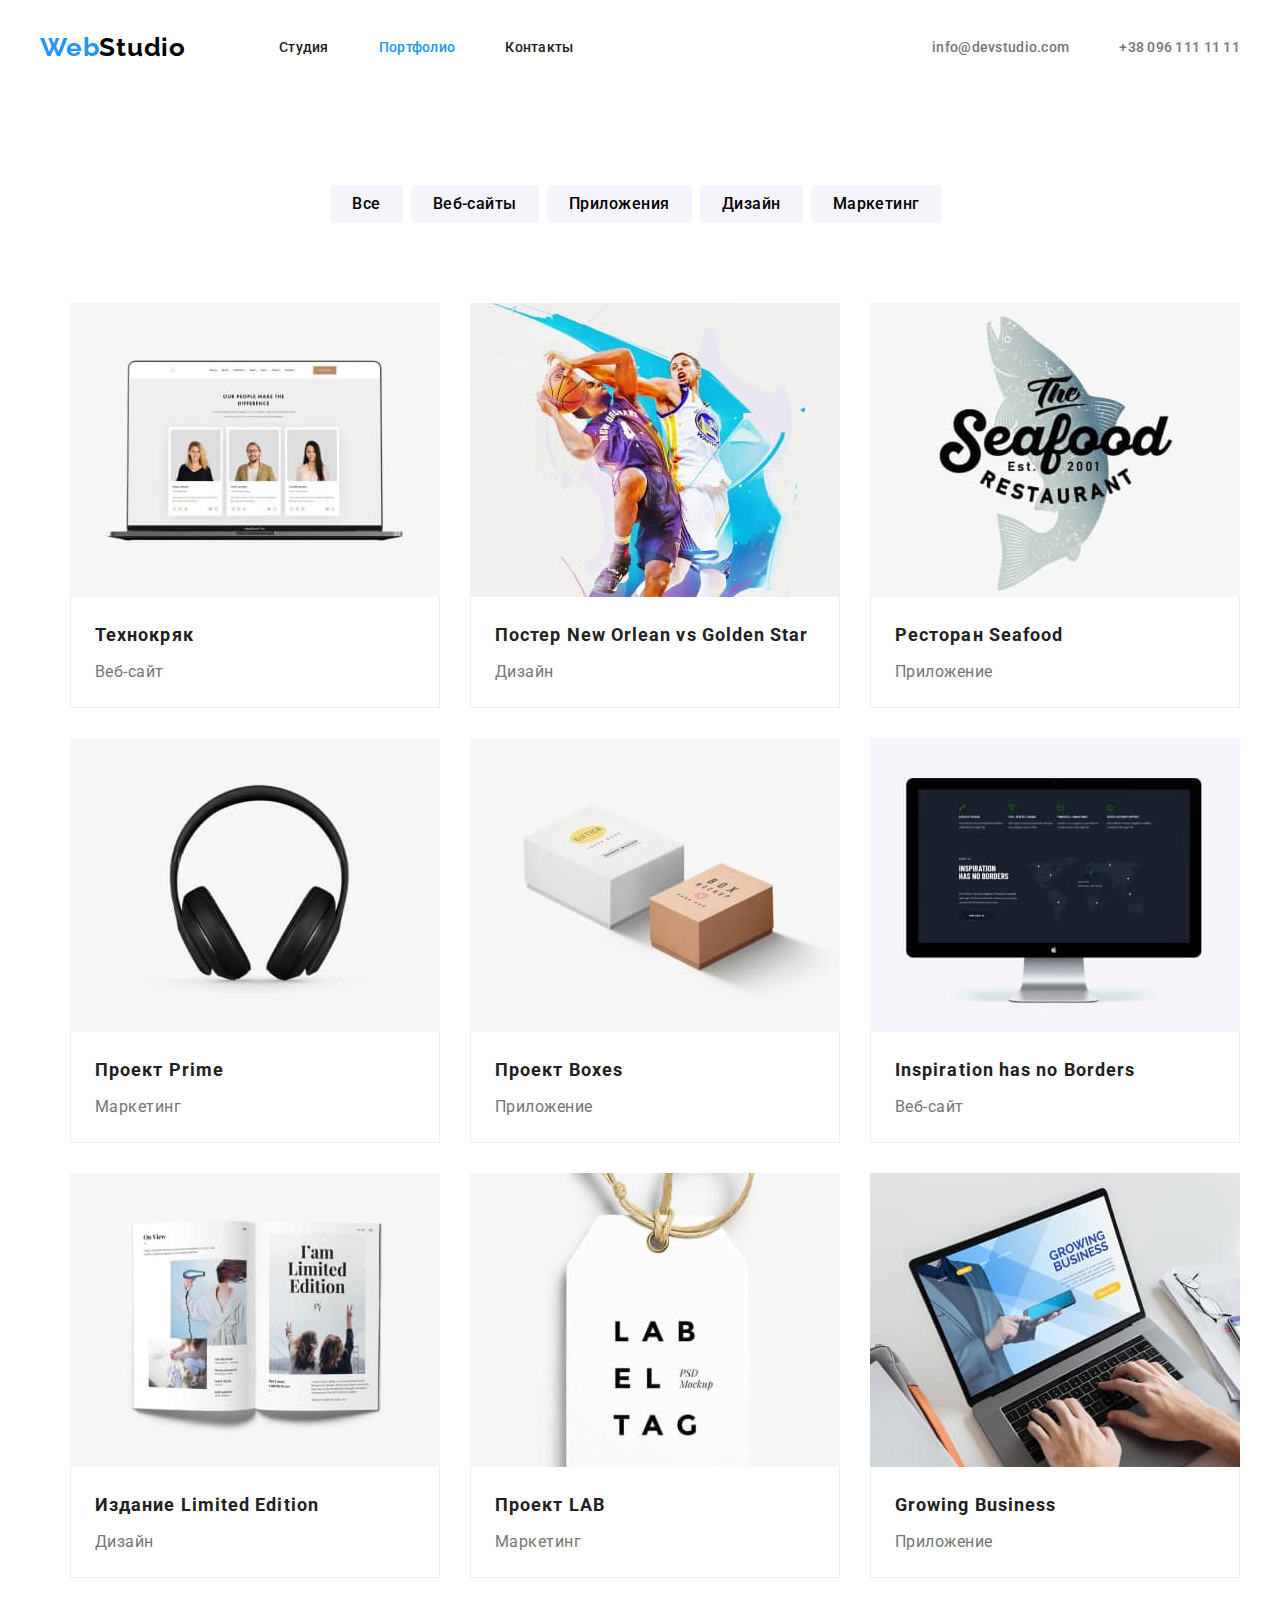
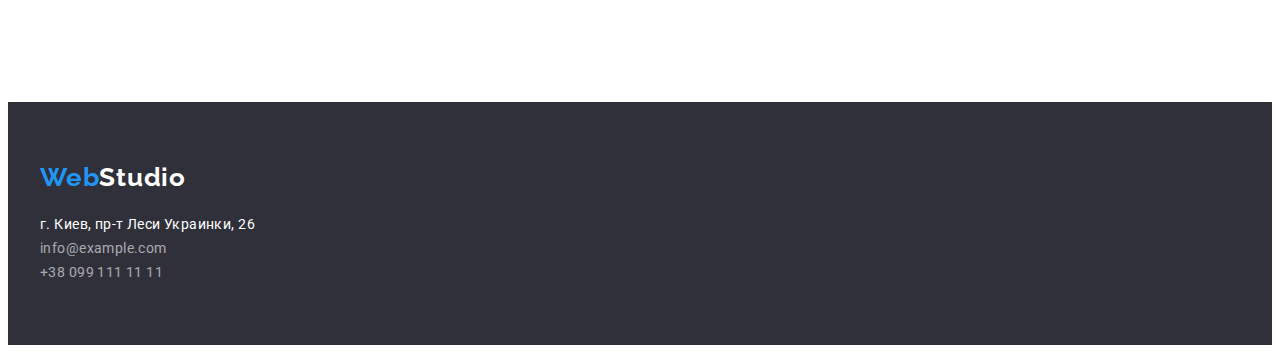
==== commit 137dcf51: "Update portfolio.html" ====
--- a/portfolio.html
+++ b/portfolio.html
@@ -20,10 +20,10 @@
         <nav class="navigation">
           <ul class="menu list">
             <li class="menu-item">
-              <a class="menu-link link current" href="./index.html">Студия</a>
+              <a class="menu-link link" href="./index.html">Студия</a>
             </li>
             <li class="menu-item">
-              <a class="menu-link link" href="./portfolio.html">Портфолио</a>
+              <a class="menu-link link current" href="./portfolio.html">Портфолио</a>
             </li>
             <li class="menu-item"><a class="menu-link link" href="">Контакты</a></li>
           </ul>
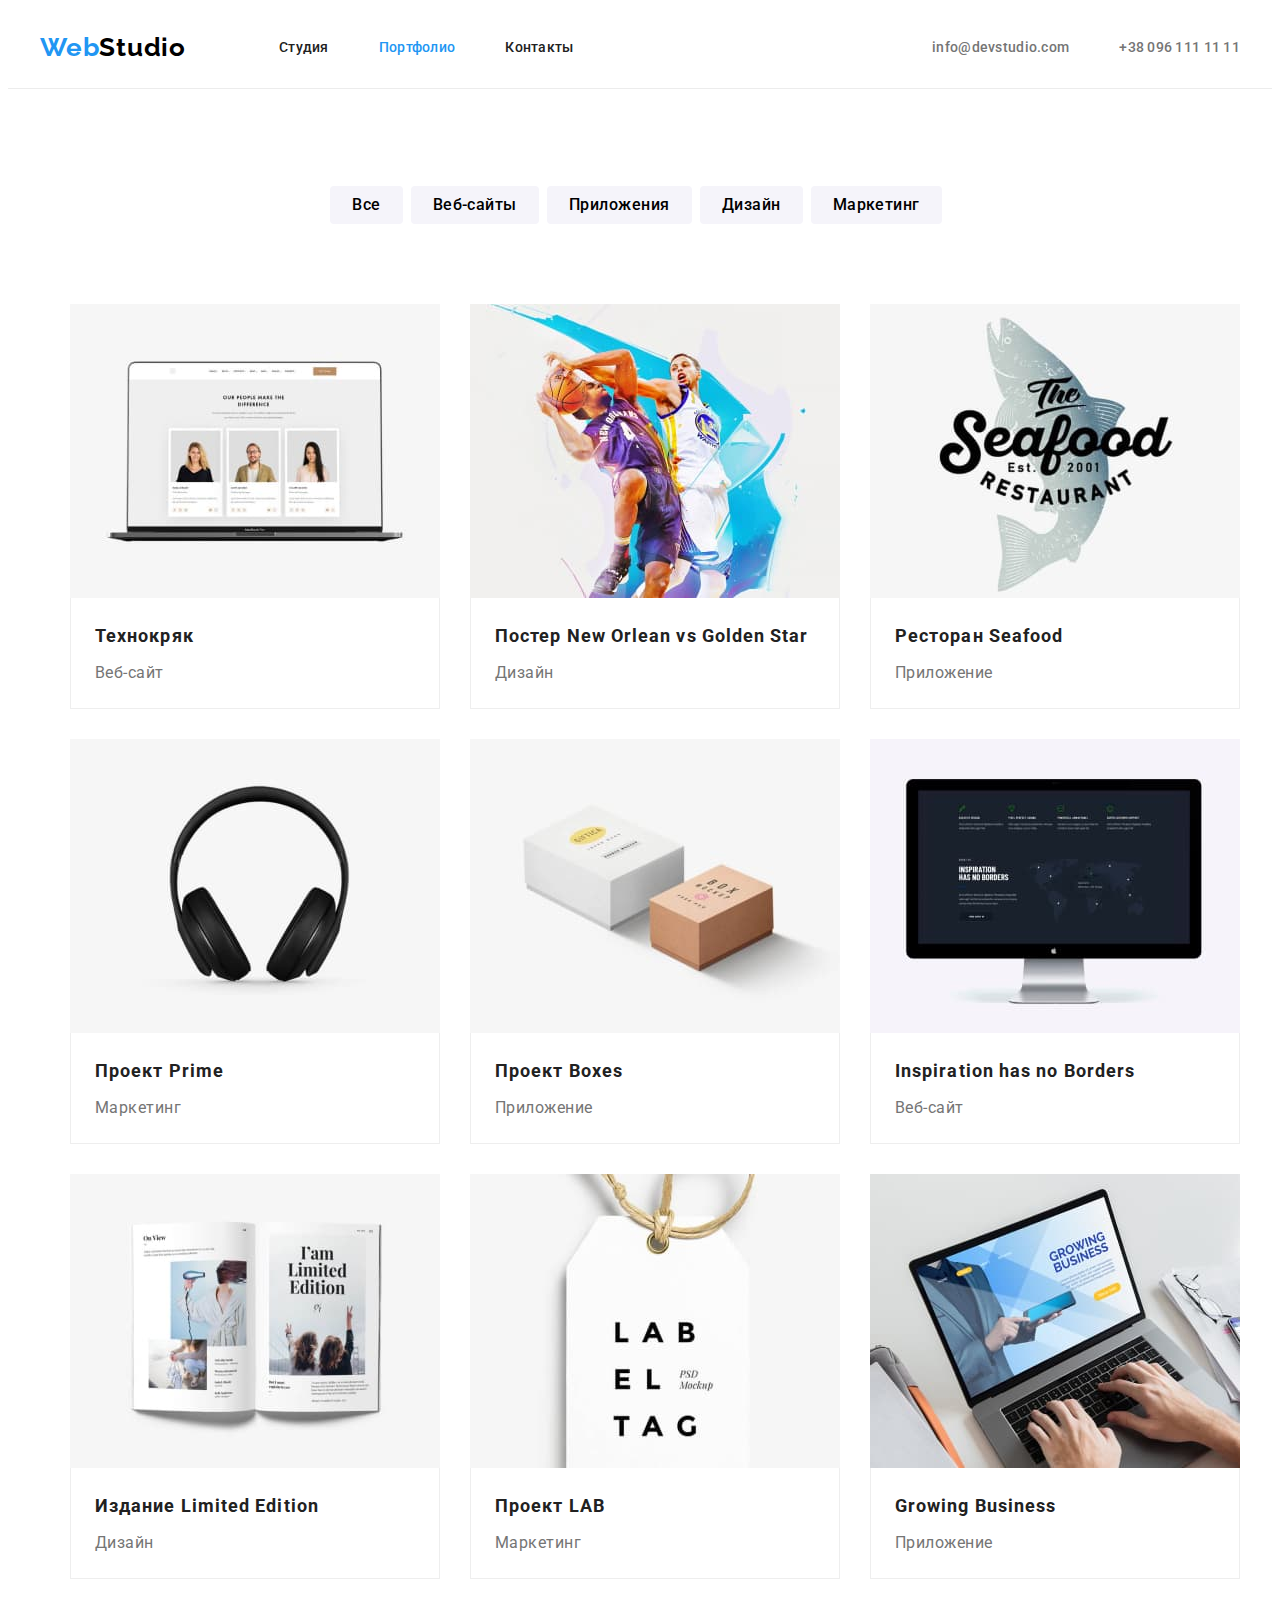
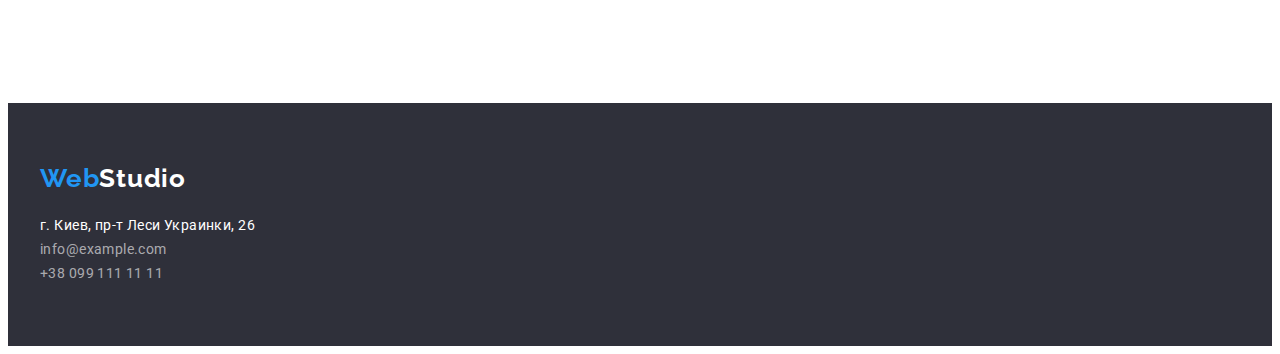
==== commit 5df58d29: "Update portfolio.html" ====
--- a/portfolio.html
+++ b/portfolio.html
@@ -9,6 +9,13 @@
     <link
       href="https://fonts.googleapis.com/css2?family=Raleway:wght@700&family=Roboto:wght@400;500;700;900&display=swap"
       rel="stylesheet"
+    />
+    <link
+      rel="stylesheet"
+      href="https://cdnjs.cloudflare.com/ajax/libs/modern-normalize/1.1.0/modern-normalize.min.css"
+      integrity="sha512-wpPYUAdjBVSE4KJnH1VR1HeZfpl1ub8YT/NKx4PuQ5NmX2tKuGu6U/JRp5y+Y8XG2tV+wKQpNHVUX03MfMFn9Q=="
+      crossorigin="anonymous"
+      referrerpolicy="no-referrer"
     />
     <link rel="stylesheet" href="./css/styles.css" />
   </head>
--- a/css/styles.css
+++ b/css/styles.css
@@ -65,6 +65,7 @@
 .header {
   padding-top: 24px;
   padding-bottom: 25px;
+  border-bottom: 1px solid #ececec;
 }
 .header-container {
   display: flex;
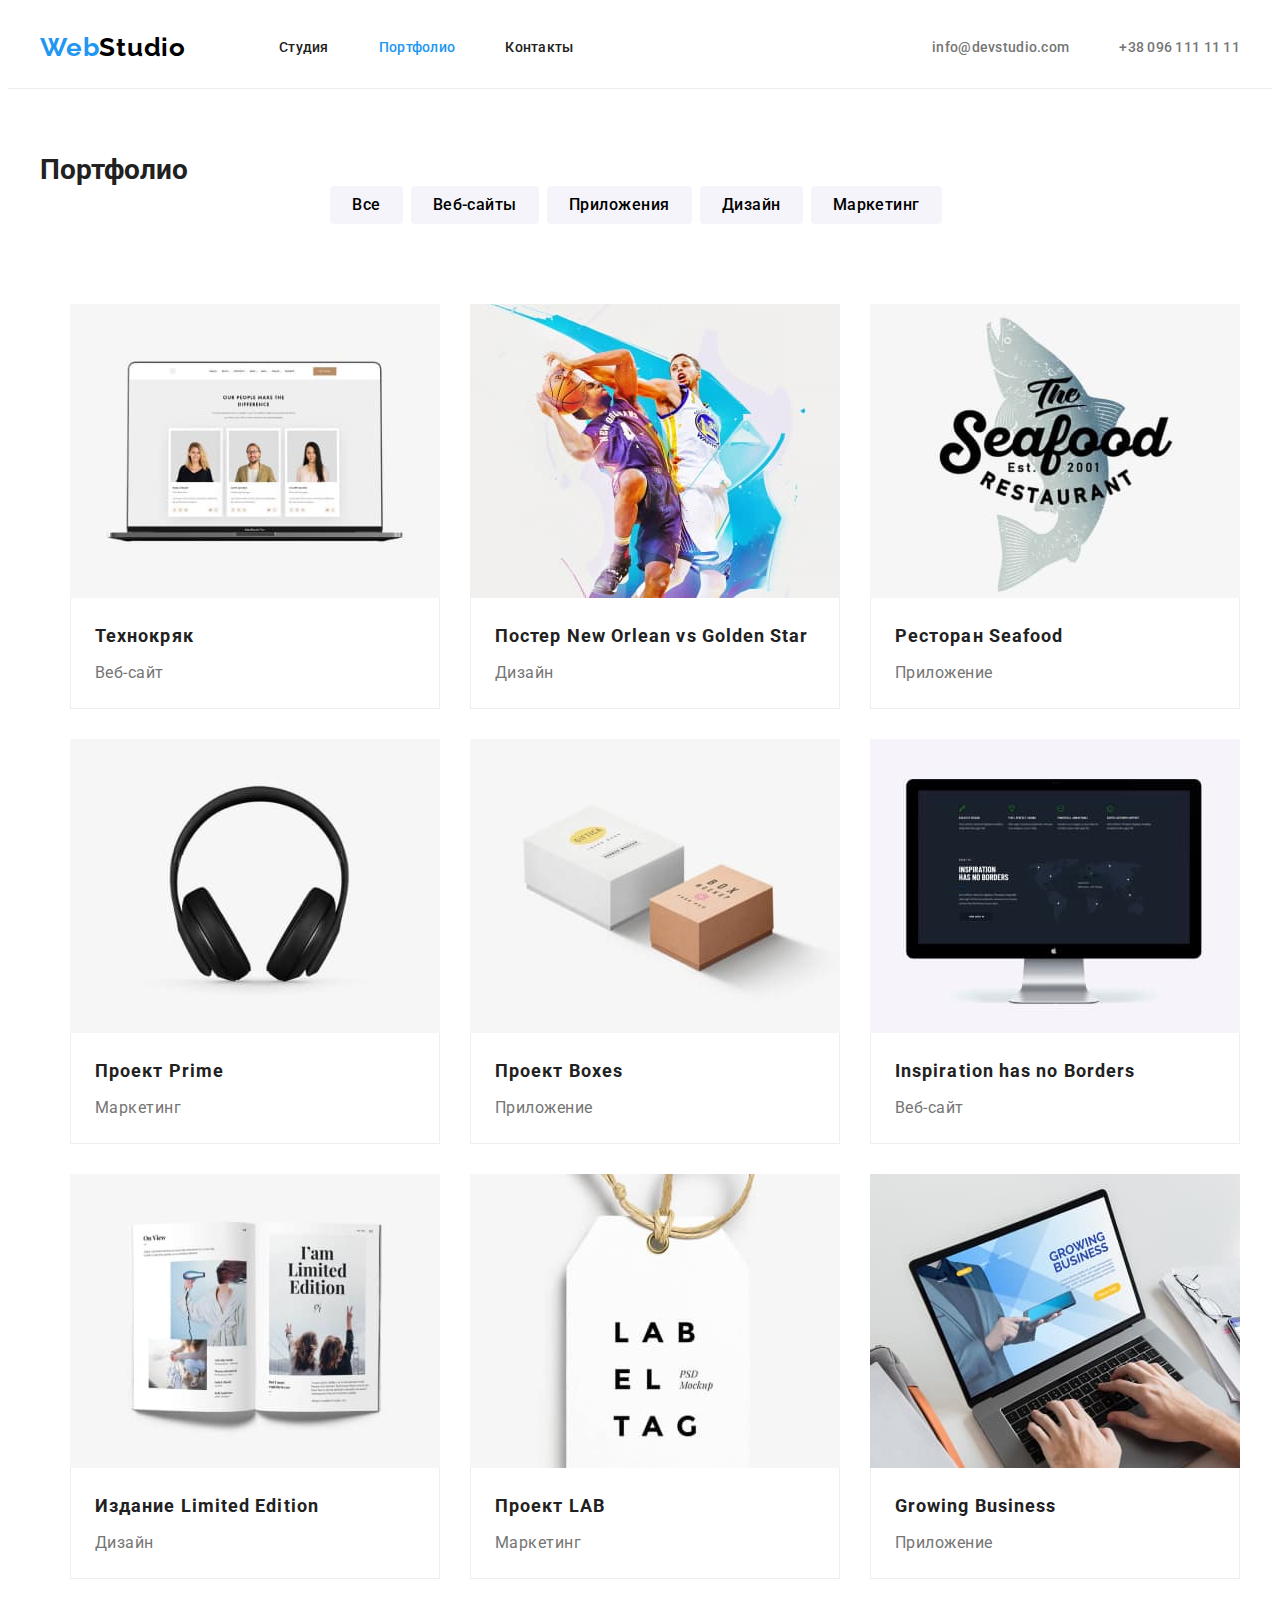
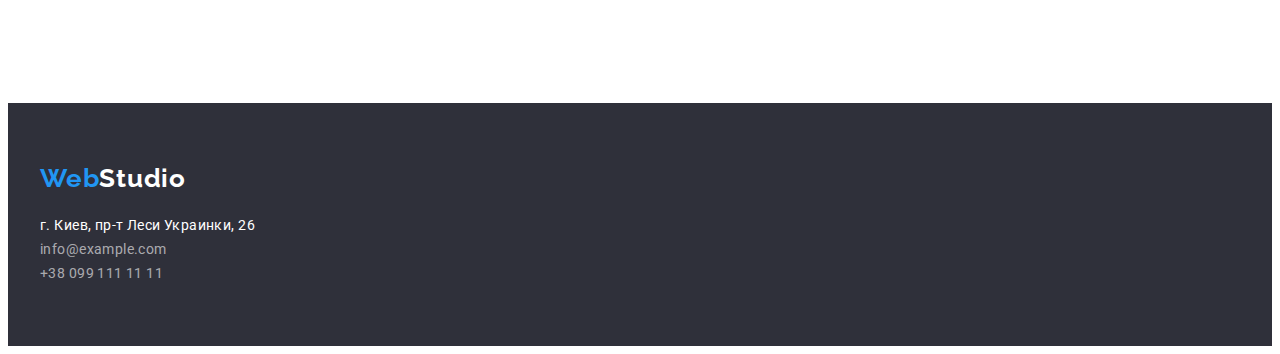
==== commit 430a8a39: "Update portfolio.html" ====
--- a/portfolio.html
+++ b/portfolio.html
@@ -49,7 +49,7 @@
     <main>
       <section class="portfolio section-portfolio">
         <div class="container">
-          <h1 class="portfolio-title">Портфолио</h1>
+          <h1 class="visually-hidden">Портфолио</h1>
           <ul class="portfolio-list list">
             <li class="portfolio-item">
               <button class="portfolio-button" type="button">Все</button>
